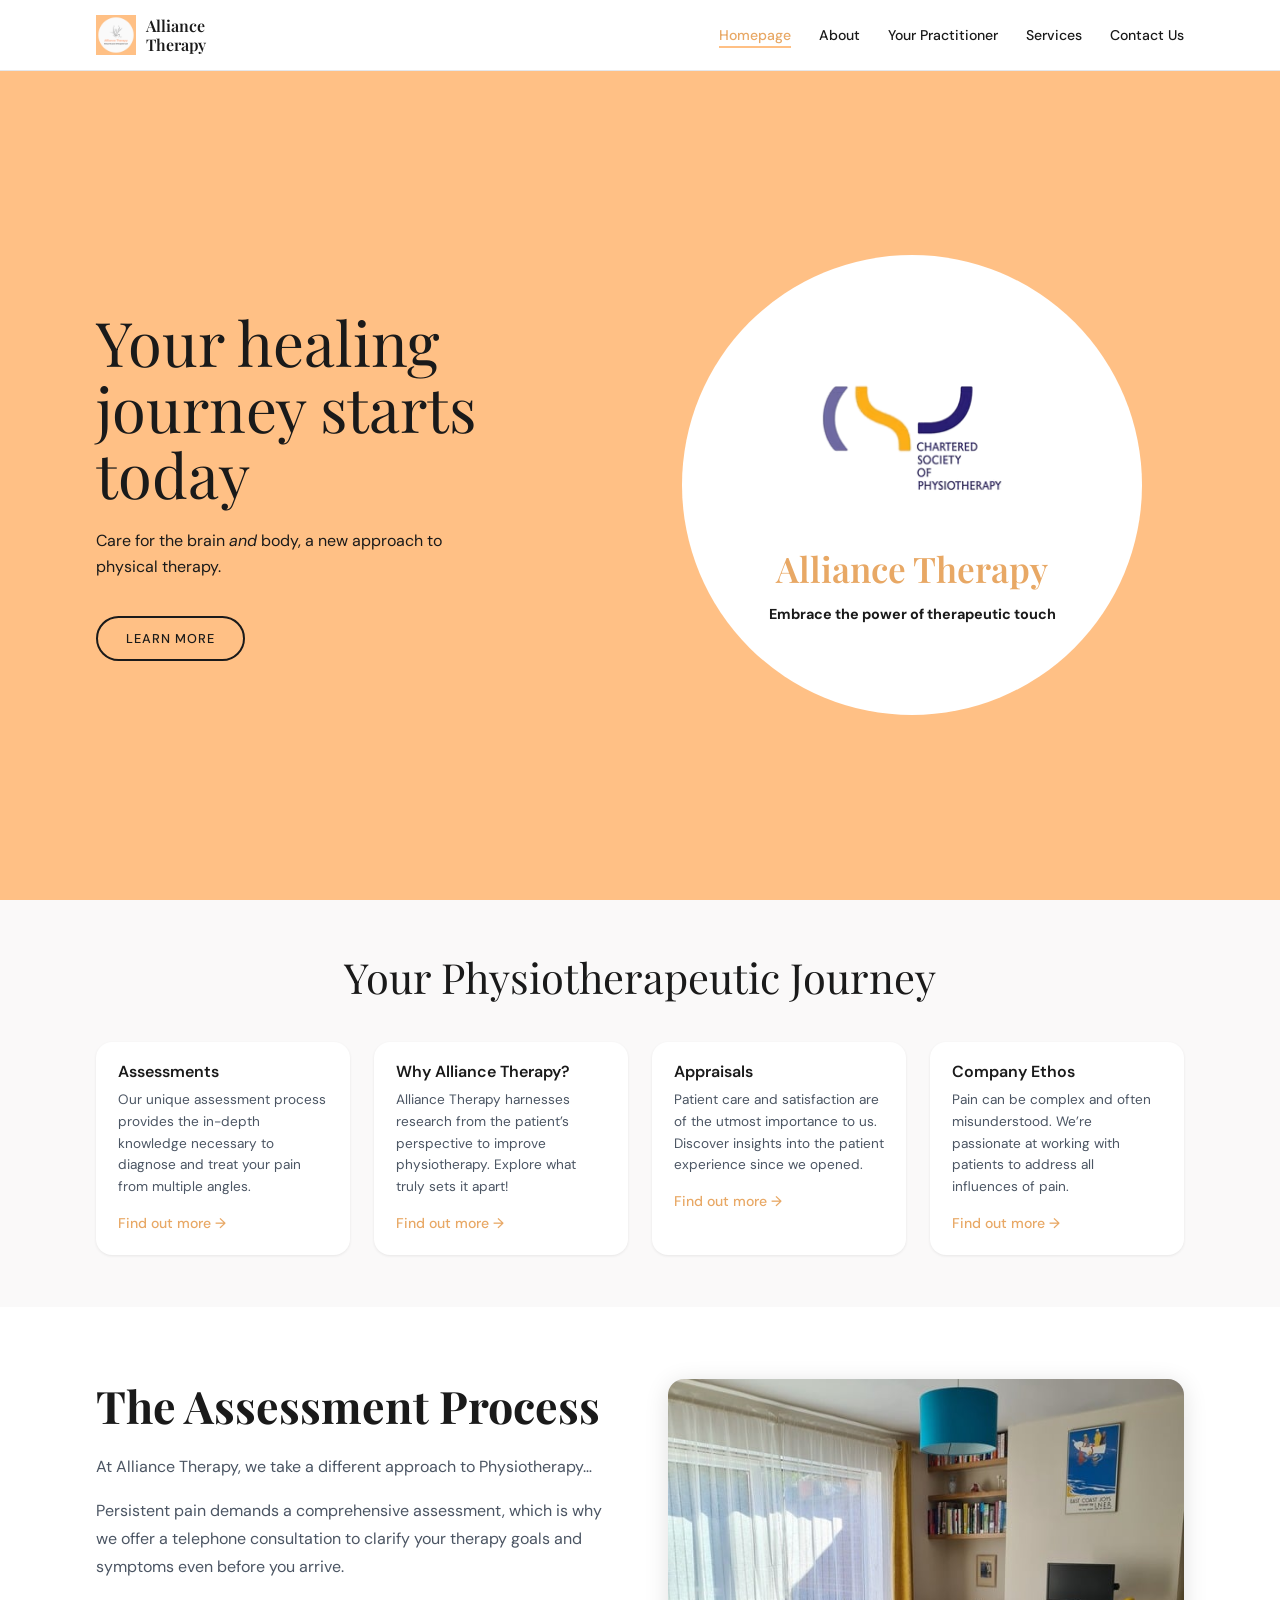
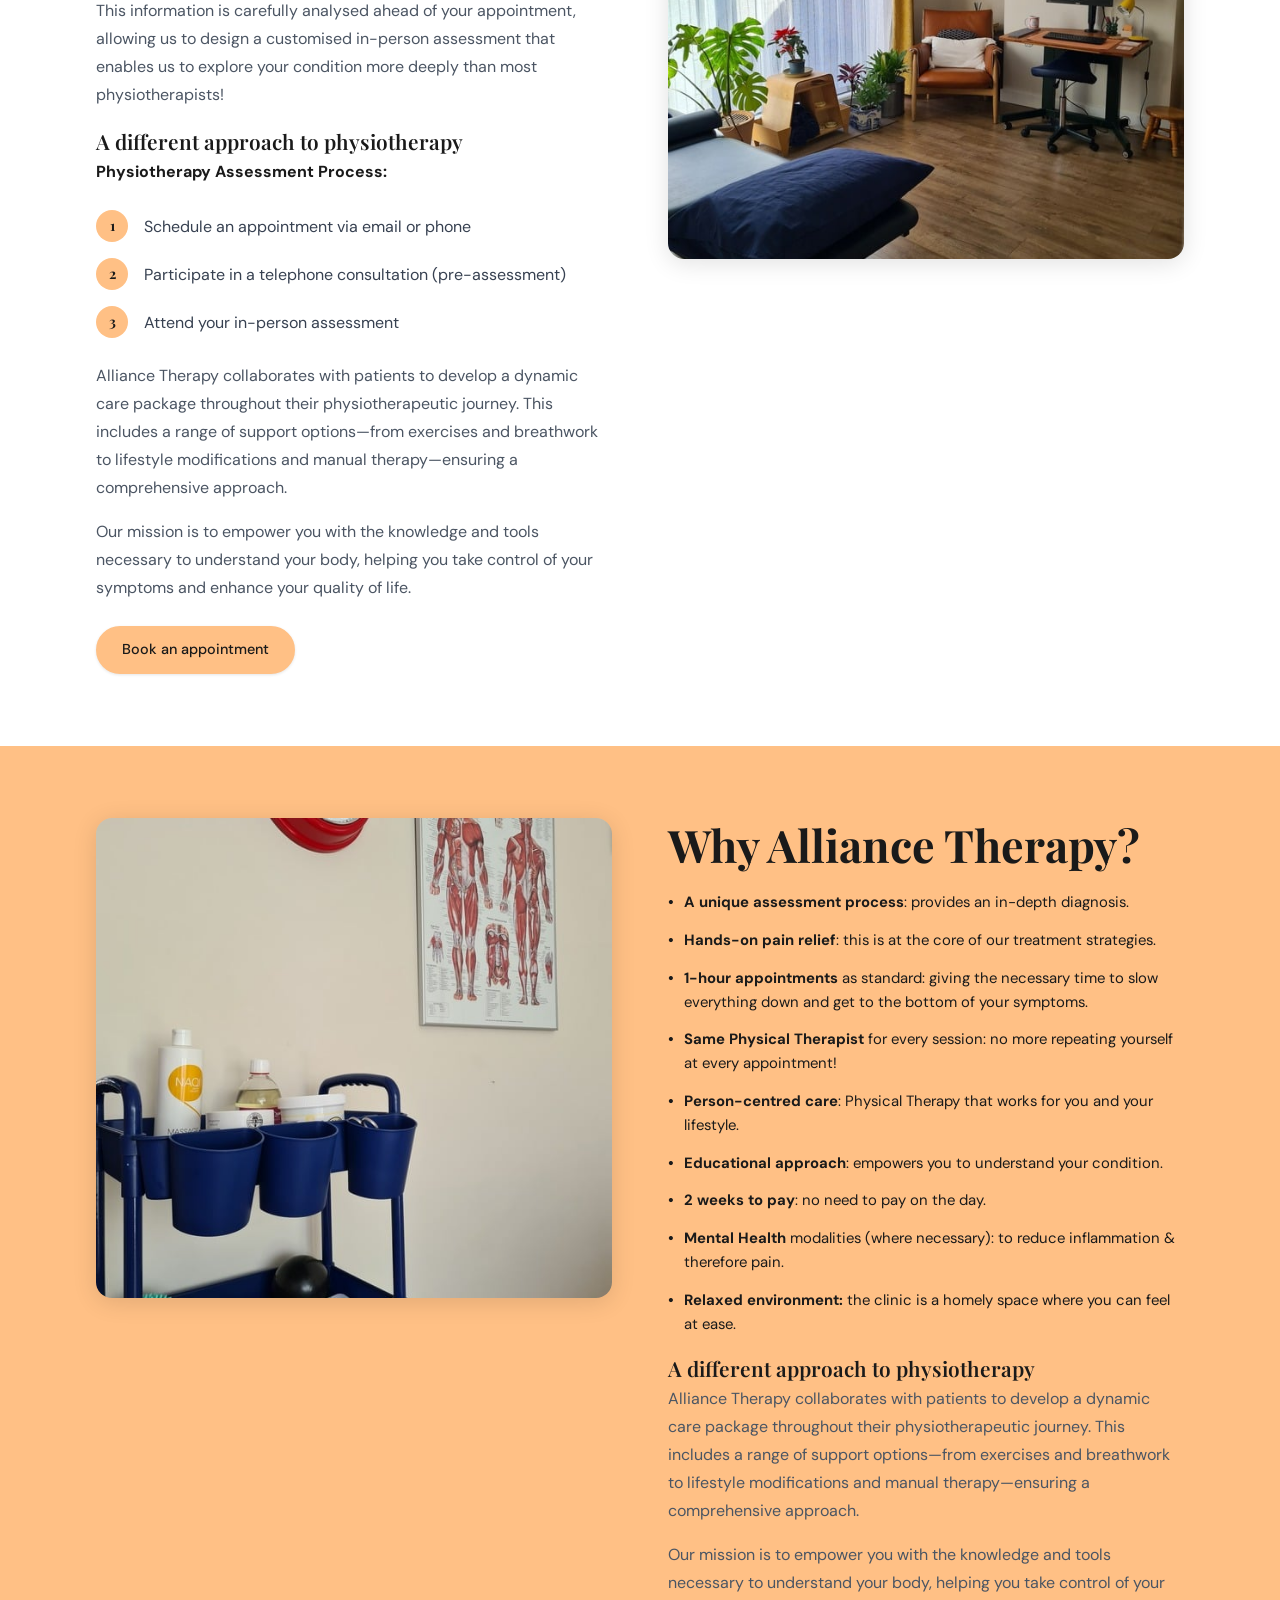
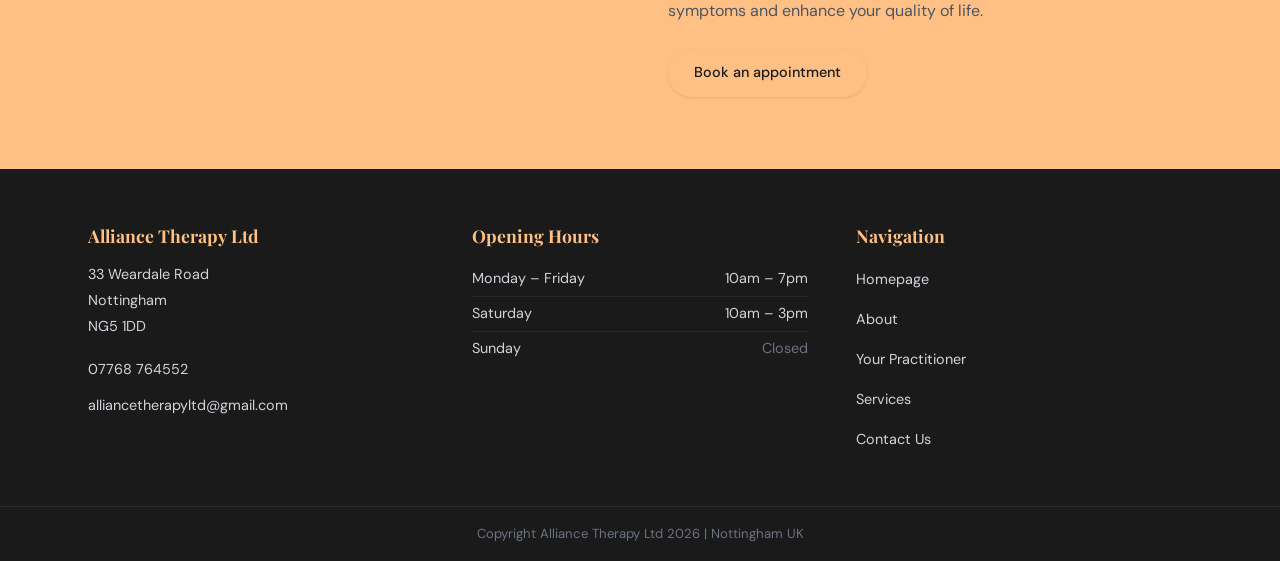
==== index.html @ cc7e5382 "Commit" ====
<!DOCTYPE html>
<html lang="en-GB">
<head>
  <meta charset="UTF-8">
  <meta name="viewport" content="width=device-width, initial-scale=1.0">
  <title>Alliance Therapy Ltd | Physiotherapy &amp; Sports Massage Nottingham</title>
  <meta name="description" content="Alliance Therapy - Physiotherapy &amp; Sports Massage. Nottingham, UK. Specialises in chronic/persistent pain including fibromyalgia &amp; chronic fatigue syndrome.">
  <meta property="og:title" content="Alliance Therapy Ltd | Physiotherapy &amp; Sports Massage Nottingham">
  <meta property="og:description" content="Alliance Therapy - Physiotherapy &amp; Sports Massage. Nottingham, UK.">
  <meta property="og:image" content="images/hero.jpg">
  <link rel="icon" href="images/logo.png" type="image/png">
  <link rel="stylesheet" href="css/global.css">
  <link rel="stylesheet" href="css/navbar.css">
  <link rel="stylesheet" href="css/footer.css">
  <link rel="stylesheet" href="css/home.css">
</head>
<body>

  <!-- ── Navbar ───────────────────────────────────── -->
  <header class="navbar">
    <div class="navbar__inner">
      <a href="index.html" class="navbar__logo">
        <img src="images/logo.png" alt="Alliance Therapy Ltd logo">
        <span>Alliance<br>Therapy</span>
      </a>
      <nav class="navbar__nav" id="navbar-nav">
        <ul>
          <li><a href="index.html" class="active">Homepage</a></li>
          <li><a href="about.html">About</a></li>
          <li><a href="practitioner.html">Your Practitioner</a></li>
          <li><a href="services.html">Services</a></li>
          <li><a href="contact.html">Contact Us</a></li>
        </ul>
      </nav>
      <button class="navbar__hamburger" id="hamburger" aria-label="Toggle navigation menu" aria-expanded="false">
        <span></span><span></span><span></span>
      </button>
    </div>
  </header>

  <main>

    <!-- ── Hero ─────────────────────────────────────── -->
    <section class="hero">
      <div class="hero__inner">
        <div class="hero__left">
          <h1 class="hero__title">Your healing journey starts today</h1>
          <p class="hero__subtitle">Care for the brain <em>and</em> body, a new approach to physical therapy.</p>
          <a href="about.html" class="hero__btn">Learn More</a>
        </div>
        <div class="hero__right">
          <div class="hero__circle">
            <img src="images/icon-1.png" alt="Therapeutic hands illustration">
            <span class="hero__circle-name">Alliance Therapy</span>
            <span class="hero__circle-sub">Embrace the power of therapeutic touch</span>
          </div>
        </div>
      </div>
    </section>

    <!-- ── 4-card summary ───────────────────────────── -->
    <section class="cards-section">
      <div class="container">
        <h1 class="cards-heading">Your Physiotherapeutic Journey</h1>
        <div class="cards-grid">

          <a href="about.html" class="journey-card">
            <h2>Assessments</h2>
            <p>Our unique assessment process provides the in-depth knowledge necessary to diagnose and treat your pain from multiple angles.</p>
            <span class="card-link">Find out more &rarr;</span>
          </a>

          <a href="about.html" class="journey-card">
            <h2>Why Alliance Therapy?</h2>
            <p>Alliance Therapy harnesses research from the patient&rsquo;s perspective to improve physiotherapy. Explore what truly sets it apart!</p>
            <span class="card-link">Find out more &rarr;</span>
          </a>

          <a href="about.html#appraisals" class="journey-card">
            <h2>Appraisals</h2>
            <p>Patient care and satisfaction are of the utmost importance to us. Discover insights into the patient experience since we opened.</p>
            <span class="card-link">Find out more &rarr;</span>
          </a>

          <a href="about.html" class="journey-card">
            <h2>Company Ethos</h2>
            <p>Pain can be complex and often misunderstood. We&rsquo;re passionate at working with patients to address all influences of pain.</p>
            <span class="card-link">Find out more &rarr;</span>
          </a>

        </div>
      </div>
    </section>

    <!-- ── Assessment Process ────────────────────────── -->
    <section class="home-assessment">
      <div class="container">
        <div class="grid-2">
          <div>
            <h2>The Assessment Process</h2>
            <p>At Alliance Therapy, we take a different approach to Physiotherapy&hellip;</p>
            <p>Persistent pain demands a comprehensive assessment, which is why we offer a telephone consultation to clarify your therapy goals and symptoms even before you arrive.</p>
            <p>This information is carefully analysed ahead of your appointment, allowing us to design a customised in-person assessment that enables us to explore your condition more deeply than most physiotherapists!</p>

            <h3 class="home-assessment__subheading">A different approach to physiotherapy</h3>

            <p class="home-assessment__step-label"><strong>Physiotherapy Assessment Process:</strong></p>
            <ol class="home-step-list">
              <li>
                <span class="step-num">1</span>
                <p>Schedule an appointment via email or phone</p>
              </li>
              <li>
                <span class="step-num">2</span>
                <p>Participate in a telephone consultation (pre-assessment)</p>
              </li>
              <li>
                <span class="step-num">3</span>
                <p>Attend your in-person assessment</p>
              </li>
            </ol>

            <p>Alliance Therapy collaborates with patients to develop a dynamic care package throughout their physiotherapeutic journey. This includes a range of support options&mdash;from exercises and breathwork to lifestyle modifications and manual therapy&mdash;ensuring a comprehensive approach.</p>
            <p>Our mission is to empower you with the knowledge and tools necessary to understand your body, helping you take control of your symptoms and enhance your quality of life.</p>

            <a href="contact.html" class="btn btn-primary" style="margin-top:8px;">Book an appointment</a>
          </div>
          <div class="home-assessment__img">
            <img src="images/about-1.jpg" alt="Alliance Therapy clinic treatment room" loading="lazy">
          </div>
        </div>
      </div>
    </section>

    <!-- ── Why Alliance Therapy ─────────────────────── -->
    <section class="home-assessment2">
      <div class="container">
        <div class="grid-2">
          <div class="home-assessment__img">
            <img src="images/about-2.jpg" alt="Alliance Therapy clinic treatment room" loading="lazy">
          </div>
          <div>
            <h2>Why Alliance Therapy?</h2>
            <ul class="why-list">
          <li><strong>A unique assessment process</strong>: provides an in-depth diagnosis.</li>
          <li><strong>Hands-on pain relief</strong>: this is at the core of our treatment strategies.</li>
          <li><strong>1-hour appointments</strong> as standard: giving the necessary time to slow everything down and get to the bottom of your symptoms.</li>
          <li><strong>Same Physical Therapist</strong> for every session: no more repeating yourself at every appointment!</li>
          <li><strong>Person-centred care</strong>: Physical Therapy that works for you and your lifestyle.</li>
          <li><strong>Educational approach</strong>: empowers you to understand your condition.</li>
          <li><strong>2 weeks to pay</strong>: no need to pay on the day.</li>
          <li><strong>Mental Health</strong> modalities (where necessary): to reduce inflammation &amp; therefore pain.</li>
          <li><strong>Relaxed environment:</strong> the clinic is a homely space where you can feel at ease.</li>
        </ul>
            <h3 class="home-assessment__subheading">A different approach to physiotherapy</h3>

            <p>Alliance Therapy collaborates with patients to develop a dynamic care package throughout their physiotherapeutic journey. This includes a range of support options&mdash;from exercises and breathwork to lifestyle modifications and manual therapy&mdash;ensuring a comprehensive approach.</p>
            <p>Our mission is to empower you with the knowledge and tools necessary to understand your body, helping you take control of your symptoms and enhance your quality of life.</p>
            <a href="contact.html" class="btn btn-primary" style="margin-top:8px;">Book an appointment</a>
          </div>
        </div>
      </div>
    </section>

  <!-- ── Footer ───────────────────────────────────── -->
  <footer class="footer">
    <div class="footer__inner">
      <div class="footer__col">
        <h3>Alliance Therapy Ltd</h3>
        <address>33 Weardale Road<br>Nottingham<br>NG5 1DD</address>
        <div class="contact-links">
          <a href="tel:07768764552">07768 764552</a>
          <a href="mailto:alliancetherapyltd@gmail.com">alliancetherapyltd@gmail.com</a>
        </div>
      </div>
      <div class="footer__col">
        <h3>Opening Hours</h3>
        <ul class="hours-list">
          <li><span>Monday &ndash; Friday</span><span>10am &ndash; 7pm</span></li>
          <li><span>Saturday</span><span>10am &ndash; 3pm</span></li>
          <li><span>Sunday</span><span class="closed">Closed</span></li>
        </ul>
      </div>
      <div class="footer__col">
        <h3>Navigation</h3>
        <ul class="footer-nav">
          <li><a href="index.html">Homepage</a></li>
          <li><a href="about.html">About</a></li>
          <li><a href="practitioner.html">Your Practitioner</a></li>
          <li><a href="services.html">Services</a></li>
          <li><a href="contact.html">Contact Us</a></li>
        </ul>
      </div>
    </div>
    <div class="footer__bottom">
      <p>Copyright Alliance Therapy Ltd 2026 | Nottingham UK</p>
    </div>
  </footer>

  <script src="js/nav.js"></script>
</body>
</html>
---- css/global.css ----
@import url('https://fonts.googleapis.com/css2?family=Playfair+Display:ital,wght@0,400;0,600;0,700;1,400&family=DM+Sans:wght@400;500&display=swap');

/* ─── Reset ─────────────────────────────────────── */
*, *::before, *::after {
  box-sizing: border-box;
  margin: 0;
  padding: 0;
}

/* ─── Variables ──────────────────────────────────── */
:root {
  --color-peach:      #FFC085;
  --color-peach-dark: #e8a865;
  --color-white:      #FFFFFF;
  --color-off-white:  #FAF9F9;
  --color-dark:       #1a1a1a;
  --color-gray:       #4b5563;
  --color-gray-light: #6b7280;
  --color-border:     #e5e7eb;

  --font-heading: 'Playfair Display', Georgia, serif;
  --font-body:    'DM Sans', system-ui, Arial, sans-serif;

  --max-width: 1152px;
  --radius:    16px;
}

/* ─── Base ───────────────────────────────────────── */
html { scroll-behavior: smooth; }

body {
  font-family: var(--font-body);
  color: var(--color-dark);
  background: var(--color-off-white);
  line-height: 1.65;
  overflow-x: hidden;
}

h1, h2, h3, h4, h5, h6 {
  font-family: var(--font-heading);
  line-height: 1.2;
  color: var(--color-dark);
}

img { max-width: 100%; height: auto; display: block; }
a   { color: inherit; text-decoration: none; }
ul, ol { list-style: none; }
address { font-style: normal; }

/* Push all page content below the fixed navbar */
main { padding-top: 70px; }

/* ─── Container ──────────────────────────────────── */
.container {
  max-width: var(--max-width);
  margin: 0 auto;
  padding: 0 32px;
}

/* ─── Sections ───────────────────────────────────── */
.section {
  padding: 72px 0;
}

/* ─── Page header band (interior pages) ─────────── */
.page-header {
  background: var(--color-peach);
  padding: 48px 0;
}

.page-header h1 {
  font-size: clamp(2rem, 5vw, 3.2rem);
  font-weight: 700;
  color: var(--color-dark);
}

/* ─── Buttons ────────────────────────────────────── */
.btn {
  display: inline-flex;
  align-items: center;
  justify-content: center;
  min-height: 44px;
  padding: 10px 24px;
  border-radius: 100px;
  font-family: var(--font-body);
  font-size: 0.9rem;
  font-weight: 500;
  cursor: pointer;
  border: 2px solid transparent;
  transition: background 0.2s, border-color 0.2s, box-shadow 0.2s;
  text-decoration: none;
  white-space: nowrap;
}

.btn-primary {
  background: var(--color-peach);
  color: var(--color-dark);
  border-color: var(--color-peach);
  box-shadow: 0 1px 3px rgba(0,0,0,0.1);
}
.btn-primary:hover {
  background: var(--color-peach-dark);
  border-color: var(--color-peach-dark);
  box-shadow: 0 4px 12px rgba(0,0,0,0.15);
}

.btn-outline {
  background: transparent;
  color: var(--color-dark);
  border-color: var(--color-peach);
}
.btn-outline:hover {
  background: rgba(255,192,133,0.2);
}

/* ─── Card ───────────────────────────────────────── */
.card {
  background: var(--color-white);
  border-radius: var(--radius);
  padding: 28px;
  box-shadow: 0 1px 4px rgba(0,0,0,0.08);
}

/* ─── Rounded image ──────────────────────────────── */
.img-rounded {
  border-radius: var(--radius);
  overflow: hidden;
  box-shadow: 0 4px 24px rgba(0,0,0,0.12);
  position: relative;
}

.img-rounded img {
  width: 100%;
  height: 100%;
  object-fit: cover;
  object-position: top center;
  display: block;
}

/* ─── Two-column grid ────────────────────────────── */
.grid-2 {
  display: grid;
  grid-template-columns: 1fr 1fr;
  gap: 56px;
  align-items: start;
}

.grid-2--center { align-items: center; }

/* ─── Bullet list ────────────────────────────────── */
.bullet-list {
  display: flex;
  flex-direction: column;
  gap: 8px;
}

.bullet-list li {
  display: flex;
  align-items: flex-start;
  gap: 10px;
  color: var(--color-gray);
  font-size: 0.93rem;
}

.bullet-list li::before {
  content: '';
  width: 8px;
  height: 8px;
  border-radius: 50%;
  background: var(--color-peach);
  flex-shrink: 0;
  margin-top: 6px;
}

/* ─── Notice box ─────────────────────────────────── */
.notice {
  background: #fffbeb;
  border: 1px solid #fde68a;
  border-radius: var(--radius);
  padding: 16px 20px;
  font-size: 0.9rem;
  line-height: 1.6;
  color: #4b4a2f;
}
.notice p + p { margin-top: 8px; }

/* ─── Mobile ─────────────────────────────────────── */
@media (max-width: 1024px) {
  .grid-2 { gap: 40px; }
}

@media (max-width: 768px) {
  .container { padding: 0 20px; }
  .section   { padding: 52px 0; }
  .grid-2 {
    grid-template-columns: 1fr;
    gap: 32px;
  }
}
---- css/navbar.css ----
/* ─── Navbar ─────────────────────────────────────── */
.navbar {
  position: fixed;
  top: 0;
  left: 0;
  right: 0;
  z-index: 100;
  background: var(--color-white);
  border-bottom: 1px solid var(--color-border);
  transition: box-shadow 0.25s;
}

.navbar.scrolled {
  box-shadow: 0 1px 12px rgba(0,0,0,0.08);
  border-bottom-color: transparent;
}

.navbar__inner {
  display: flex;
  align-items: center;
  justify-content: space-between;
  height: 70px;
  max-width: var(--max-width);
  margin: 0 auto;
  padding: 0 32px;
}

/* ─── Logo ───────────────────────────────────────── */
.navbar__logo {
  display: flex;
  align-items: center;
  gap: 10px;
  text-decoration: none;
  flex-shrink: 0;
}

.navbar__logo img {
  width: 40px;
  height: 40px;
  object-fit: contain;
}

.navbar__logo span {
  font-family: var(--font-heading);
  font-weight: 600;
  font-size: 1rem;
  color: var(--color-dark);
  line-height: 1.2;
}

/* ─── Nav links — flat style ──────────────────────── */
.navbar__nav ul {
  display: flex;
  align-items: center;
  gap: 28px;
}

.navbar__nav a {
  font-size: 0.88rem;
  font-weight: 500;
  color: var(--color-dark);
  text-decoration: none;
  white-space: nowrap;
  transition: color 0.2s;
  padding-bottom: 2px;
  border-bottom: 2px solid transparent;
}

.navbar__nav a:hover {
  color: var(--color-peach-dark);
}

.navbar__nav a.active {
  color: var(--color-peach-dark);
  border-bottom-color: var(--color-peach);
}

/* ─── Hamburger ──────────────────────────────────── */
.navbar__hamburger {
  display: none;
  flex-direction: column;
  gap: 5px;
  background: none;
  border: none;
  cursor: pointer;
  padding: 8px;
  min-width: 44px;
  min-height: 44px;
  align-items: center;
  justify-content: center;
}

.navbar__hamburger span {
  display: block;
  width: 22px;
  height: 2px;
  background: var(--color-dark);
  border-radius: 2px;
  transition: transform 0.3s, opacity 0.3s;
  transform-origin: center;
}

.navbar__hamburger.is-open span:nth-child(1) { transform: translateY(7px) rotate(45deg); }
.navbar__hamburger.is-open span:nth-child(2) { opacity: 0; }
.navbar__hamburger.is-open span:nth-child(3) { transform: translateY(-7px) rotate(-45deg); }

/* ─── Mobile ─────────────────────────────────────── */
@media (max-width: 900px) {
  .navbar__hamburger { display: flex; }

  .navbar__nav {
    display: none;
    position: absolute;
    top: 70px;
    left: 0;
    right: 0;
    background: var(--color-white);
    border-top: 1px solid var(--color-border);
    padding: 12px 20px 16px;
    box-shadow: 0 8px 24px rgba(0,0,0,0.08);
  }

  .navbar__nav.nav-open { display: block; }

  .navbar__nav ul {
    flex-direction: column;
    gap: 2px;
    align-items: stretch;
  }

  .navbar__nav a {
    display: block;
    padding: 12px 16px;
    font-size: 1rem;
    border-radius: 8px;
    border-bottom: none;
    transition: background 0.2s, color 0.2s;
  }

  .navbar__nav a:hover {
    background: rgba(255,192,133,0.15);
    color: var(--color-dark);
  }

  .navbar__nav a.active {
    background: rgba(255,192,133,0.2);
    color: var(--color-dark);
    border-bottom: none;
  }
}

@media (max-width: 768px) {
  .navbar__inner { padding: 0 20px; }
}
---- css/footer.css ----
/* ─── Footer ─────────────────────────────────────── */
.footer {
  background: var(--color-dark);
  color: #d1d5db;
}

.footer__inner {
  display: grid;
  grid-template-columns: 1fr 1fr 1fr;
  gap: 48px;
  padding: 56px 24px 48px;
  max-width: var(--max-width);
  margin: 0 auto;
}

/* ─── Column headings ────────────────────────────── */
.footer__col h3 {
  font-family: var(--font-heading);
  font-size: 1.1rem;
  color: var(--color-peach);
  margin-bottom: 16px;
}

/* ─── Address & contact ──────────────────────────── */
.footer__col address {
  line-height: 1.8;
  font-size: 0.9rem;
  color: #d1d5db;
  margin-bottom: 12px;
}

.footer__col .contact-links a {
  display: flex;
  align-items: center;
  min-height: 36px;
  font-size: 0.9rem;
  color: #d1d5db;
  text-decoration: none;
  transition: color 0.2s;
  word-break: break-all;
}

.footer__col .contact-links a:hover {
  color: var(--color-peach);
}

/* ─── Hours list ─────────────────────────────────── */
.footer__col .hours-list {
  list-style: none;
  padding: 0;
  font-size: 0.9rem;
}

.footer__col .hours-list li {
  display: flex;
  justify-content: space-between;
  gap: 12px;
  padding: 5px 0;
  border-bottom: 1px solid rgba(255,255,255,0.06);
}

.footer__col .hours-list li:last-child {
  border-bottom: none;
}

.footer__col .hours-list .closed {
  color: #6b7280;
}

/* ─── Nav links ──────────────────────────────────── */
.footer__col .footer-nav {
  list-style: none;
  padding: 0;
  display: flex;
  flex-direction: column;
  gap: 4px;
}

.footer__col .footer-nav a {
  display: flex;
  align-items: center;
  min-height: 36px;
  font-size: 0.9rem;
  color: #d1d5db;
  text-decoration: none;
  transition: color 0.2s;
}

.footer__col .footer-nav a:hover {
  color: var(--color-peach);
}

/* ─── Bottom bar ─────────────────────────────────── */
.footer__bottom {
  border-top: 1px solid rgba(255,255,255,0.08);
  text-align: center;
  padding: 16px 24px;
  font-size: 0.82rem;
  color: #6b7280;
}

/* ─── Mobile ─────────────────────────────────────── */
@media (max-width: 768px) {
  .footer__inner {
    grid-template-columns: 1fr;
    gap: 36px;
    padding: 40px 24px 32px;
  }
}
---- css/home.css ----
/* ─── Hero ───────────────────────────────────────── */
.hero {
  background: var(--color-peach);
  min-height: calc(100vh - 70px);
  overflow: hidden;
}

.hero__inner {
  max-width: var(--max-width);
  margin: 0 auto;
  padding: 0 32px;
  display: grid;
  grid-template-columns: 1fr 1fr;
  align-items: center;
  min-height: calc(100vh - 70px);
}

.hero__left {
  padding: 60px 0;
}

.hero__title {
  font-size: clamp(2.8rem, 4.8vw, 4.4rem);
  font-weight: 400;
  color: var(--color-dark);
  margin-bottom: 20px;
  line-height: 1.08;
}

.hero__subtitle {
  font-size: 1rem;
  color: var(--color-dark);
  margin-bottom: 36px;
  line-height: 1.65;
  max-width: 380px;
}

.hero__btn {
  display: inline-flex;
  align-items: center;
  justify-content: center;
  min-height: 44px;
  padding: 10px 28px;
  border-radius: 100px;
  font-family: var(--font-body);
  font-size: 0.8rem;
  font-weight: 500;
  letter-spacing: 0.08em;
  text-transform: uppercase;
  cursor: pointer;
  border: 2px solid var(--color-dark);
  color: var(--color-dark);
  background: transparent;
  text-decoration: none;
  transition: background 0.2s;
}

.hero__btn:hover {
  background: rgba(26,26,26,0.08);
}

/* ─── Hero circle (right side) ───────────────────── */
.hero__right {
  display: flex;
  align-items: center;
  justify-content: center;
  padding: 60px 0;
}

.hero__circle {
  width: min(460px, 90%);
  aspect-ratio: 1;
  background: var(--color-white);
  border-radius: 50%;
  display: flex;
  flex-direction: column;
  align-items: center;
  justify-content: center;
  padding: 52px;
  text-align: center;
  gap: 14px;
}

.hero__circle img {
  width: 55%;
  max-width: 200px;
  height: auto;
  object-fit: contain;
  margin-bottom: 4px;
}

.hero__circle-name {
  font-family: var(--font-heading);
  font-size: clamp(1.6rem, 3vw, 2.2rem);
  font-weight: 600;
  color: var(--color-peach-dark);
  line-height: 1.2;
}

.hero__circle-sub {
  font-size: 0.9rem;
  font-weight: 700;
  color: var(--color-dark);
  line-height: 1.4;
}

/* ─── Cards section ──────────────────────────────── */
.cards-section {
  background: var(--color-off-white);
  padding: 52px 0;
}

.cards-heading {
  font-family: var(--font-heading);
  font-size: clamp(1.8rem, 3.5vw, 2.6rem);
  font-weight: 400;
  text-align: center;
  color: var(--color-dark);
  margin-bottom: 40px;
}

.cards-grid {
  display: grid;
  grid-template-columns: repeat(4, 1fr);
  gap: 24px;
}

.journey-card {
  background: var(--color-white);
  border-radius: var(--radius);
  padding: 20px 22px;
  box-shadow: 0 1px 3px rgba(0,0,0,0.08);
  display: flex;
  flex-direction: column;
  gap: 8px;
  text-decoration: none;
  transition: box-shadow 0.2s;
}

.journey-card:hover {
  box-shadow: 0 6px 20px rgba(0,0,0,0.12);
}

.journey-card h2 {
  font-family: var(--font-body);
  font-size: 1rem;
  font-weight: 600;
  color: var(--color-dark);
  transition: color 0.2s;
}

.journey-card:hover h2 {
  color: var(--color-peach-dark);
}

.journey-card p {
  font-size: 0.85rem;
  color: var(--color-gray);
  line-height: 1.6;
}

.card-link {
  margin-top: 6px;
  font-size: 0.88rem;
  font-weight: 500;
  color: var(--color-peach-dark);
}

.journey-card:hover .card-link {
  text-decoration: underline;
}

/* ─── About preview ──────────────────────────────── */
.about-preview {
  background: var(--color-off-white);
  padding: 72px 0;
}

.about-preview h2 {
  font-size: clamp(1.8rem, 3.5vw, 2.8rem);
  font-weight: 700;
  color: var(--color-dark);
  margin-bottom: 20px;
}

.about-preview p {
  color: var(--color-gray);
  line-height: 1.75;
  margin-bottom: 28px;
}

.about-preview__img {
  height: 420px;
  border-radius: var(--radius);
  overflow: hidden;
  box-shadow: 0 4px 24px rgba(0,0,0,0.12);
}

.about-preview__img img {
  width: 100%;
  height: 100%;
  object-fit: cover;
}

/* ─── Assessment Process (homepage) ─────────────── */
.home-assessment {
  background: var(--color-white);
  padding: 72px 0;
}

.home-assessment h2 {
  font-size: clamp(1.8rem, 3.5vw, 2.8rem);
  font-weight: 700;
  margin-bottom: 20px;
}

.home-assessment p {
  color: var(--color-gray);
  line-height: 1.75;
  margin-bottom: 16px;
}

.home-assessment__subheading {
  font-family: var(--font-heading);
  font-size: 1.3rem;
  font-weight: 600;
  color: var(--color-dark);
  margin: 20px 0 4px;
}

.home-assessment__step-label {
  margin-bottom: 8px;
  color: var(--color-dark) !important;
}

.home-step-list {
  list-style: none;
  padding: 0;
  display: flex;
  flex-direction: column;
  gap: 16px;
  margin: 24px 0;
}

.home-step-list li {
  display: flex;
  align-items: flex-start;
  gap: 16px;
}

.step-num {
  flex-shrink: 0;
  width: 32px;
  height: 32px;
  border-radius: 50%;
  background: var(--color-peach);
  color: var(--color-dark);
  font-family: var(--font-heading);
  font-weight: 700;
  font-size: 0.88rem;
  display: flex;
  align-items: center;
  justify-content: center;
}

.home-step-list li p {
  color: #374151;
  line-height: 1.65;
  padding-top: 4px;
  margin-bottom: 0;
}

.home-assessment__img {
  height: 480px;
  border-radius: var(--radius);
  overflow: hidden;
  box-shadow: 0 4px 24px rgba(0,0,0,0.12);
}

.home-assessment__img img {
  width: 100%;
  height: 100%;
  object-fit: cover;
}

/* ─── Why Us (homepage) ─────────────── */
.home-assessment2 {
  background: var(--color-peach);
  padding: 72px 0;
}

.home-assessment h2,
.home-assessment2 h2 {
  font-size: clamp(1.8rem, 3.5vw, 2.8rem);
  font-weight: 700;
  margin-bottom: 20px;
}

.home-assessment p,
.home-assessment2 p {
  color: var(--color-gray);
  line-height: 1.75;
  margin-bottom: 16px;
}


/* ─── Why Alliance Therapy (split) ──────────────── */
.home-why {
  display: grid;
  grid-template-columns: 1fr 1fr;
  min-height: 560px;
}

.home-why__photo {
  overflow: hidden;
  position: relative;
}

.home-why__photo img {
  width: 100%;
  height: 100%;
  object-fit: cover;
  display: block;
}

.home-why__content {
  background: var(--color-peach);
  padding: 64px 6%;
  display: flex;
  flex-direction: column;
  justify-content: center;
  gap: 24px;
}

.home-why__content h2 {
  font-size: clamp(2rem, 3.5vw, 3rem);
  font-weight: 400;
  color: var(--color-dark);
}

.why-list {
  list-style: none;
  padding: 0;
  display: flex;
  flex-direction: column;
  gap: 14px;
}

.why-list li {
  font-size: 0.93rem;
  color: var(--color-dark);
  line-height: 1.6;
  padding-left: 16px;
  position: relative;
}

.why-list li::before {
  content: '•';
  position: absolute;
  left: 0;
  color: var(--color-dark);
  font-weight: 700;
}

/* ─── Mobile ─────────────────────────────────────── */
@media (max-width: 900px) {
  .hero__inner {
    grid-template-columns: 1fr;
    min-height: auto;
    padding: 0 20px;
  }

  .hero__left {
    padding: 48px 0 24px;
    text-align: center;
  }

  .hero__subtitle { max-width: 100%; }

  .hero__right {
    padding: 12px 0 48px;
  }

  .hero__circle {
    width: min(320px, 80vw);
  }

  .cards-grid {
    grid-template-columns: repeat(2, 1fr);
    gap: 20px;
  }
}

@media (max-width: 900px) {
  .home-why {
    grid-template-columns: 1fr;
  }

  .home-why__photo {
    height: 320px;
  }

  .home-why__content {
    padding: 48px 28px;
  }
}

@media (max-width: 600px) {
  .cards-grid {
    grid-template-columns: 1fr;
  }

  .about-preview__img {
    height: 280px;
  }
}
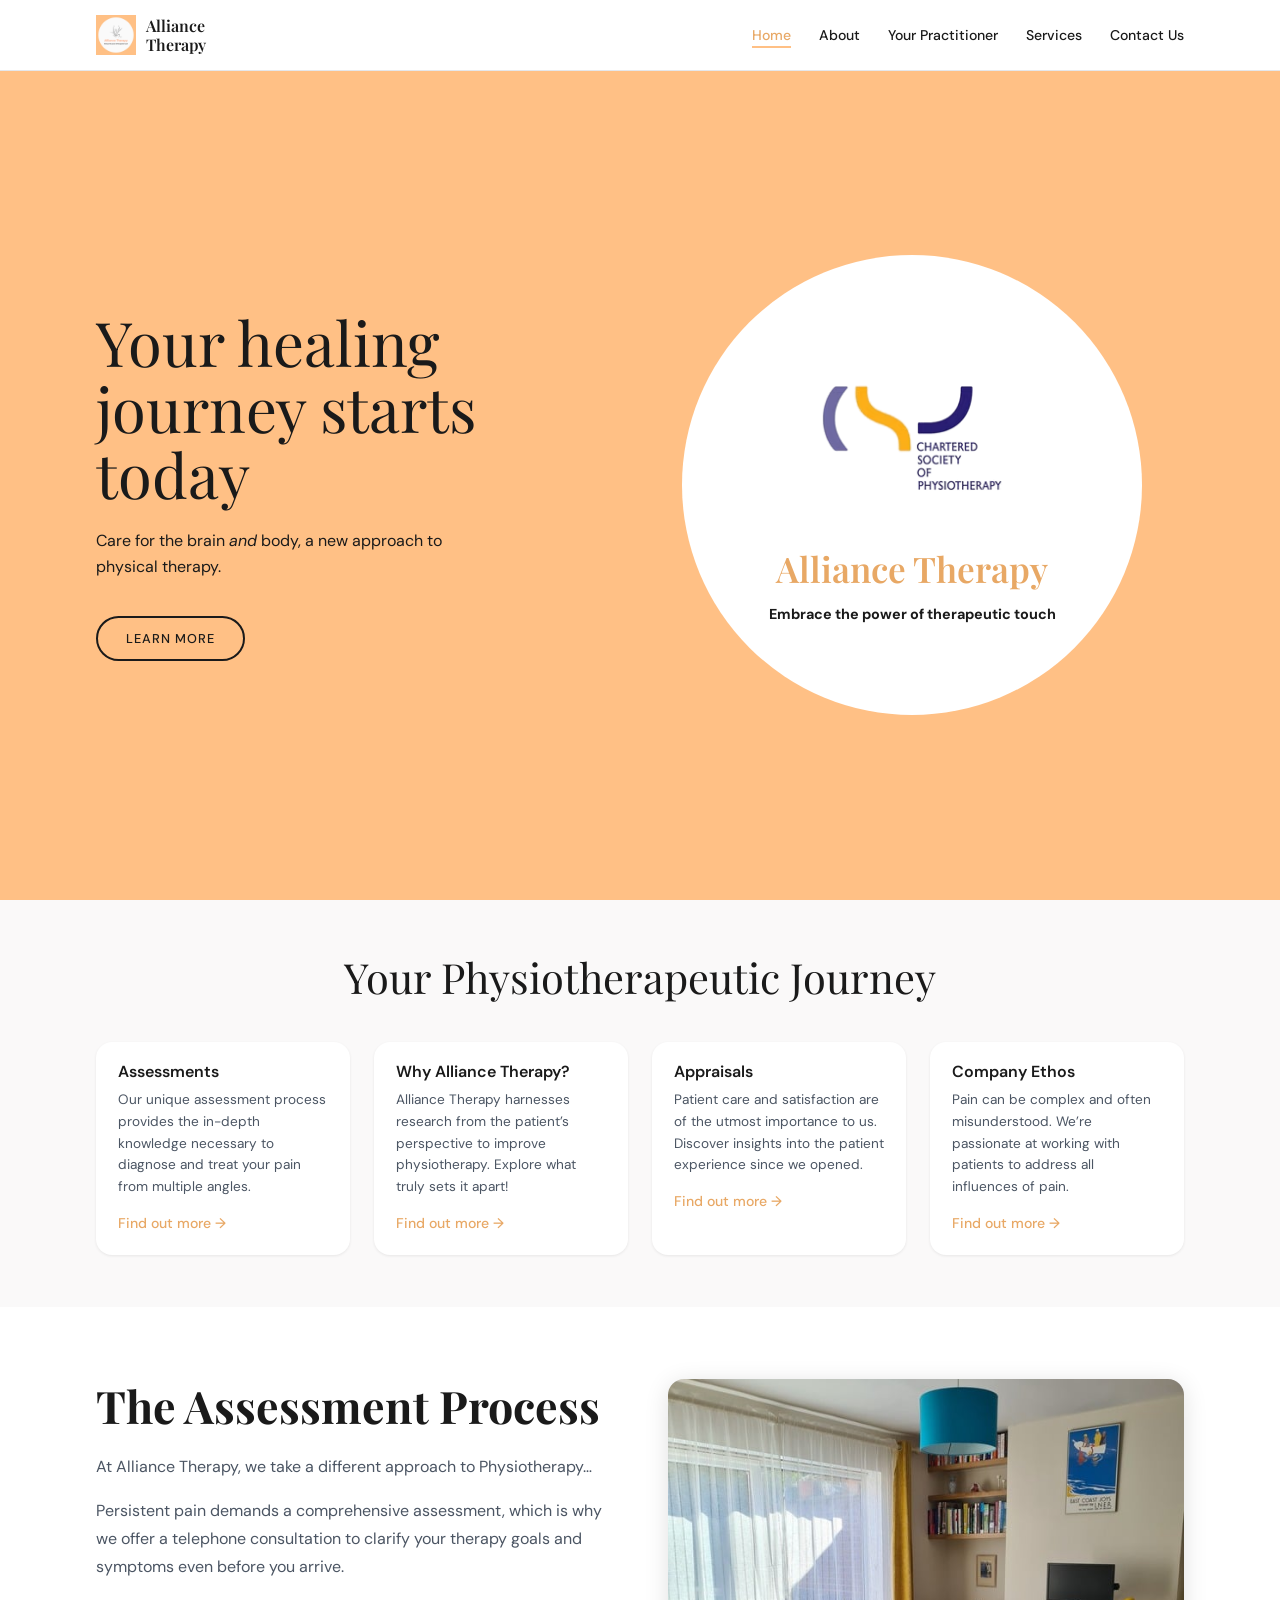
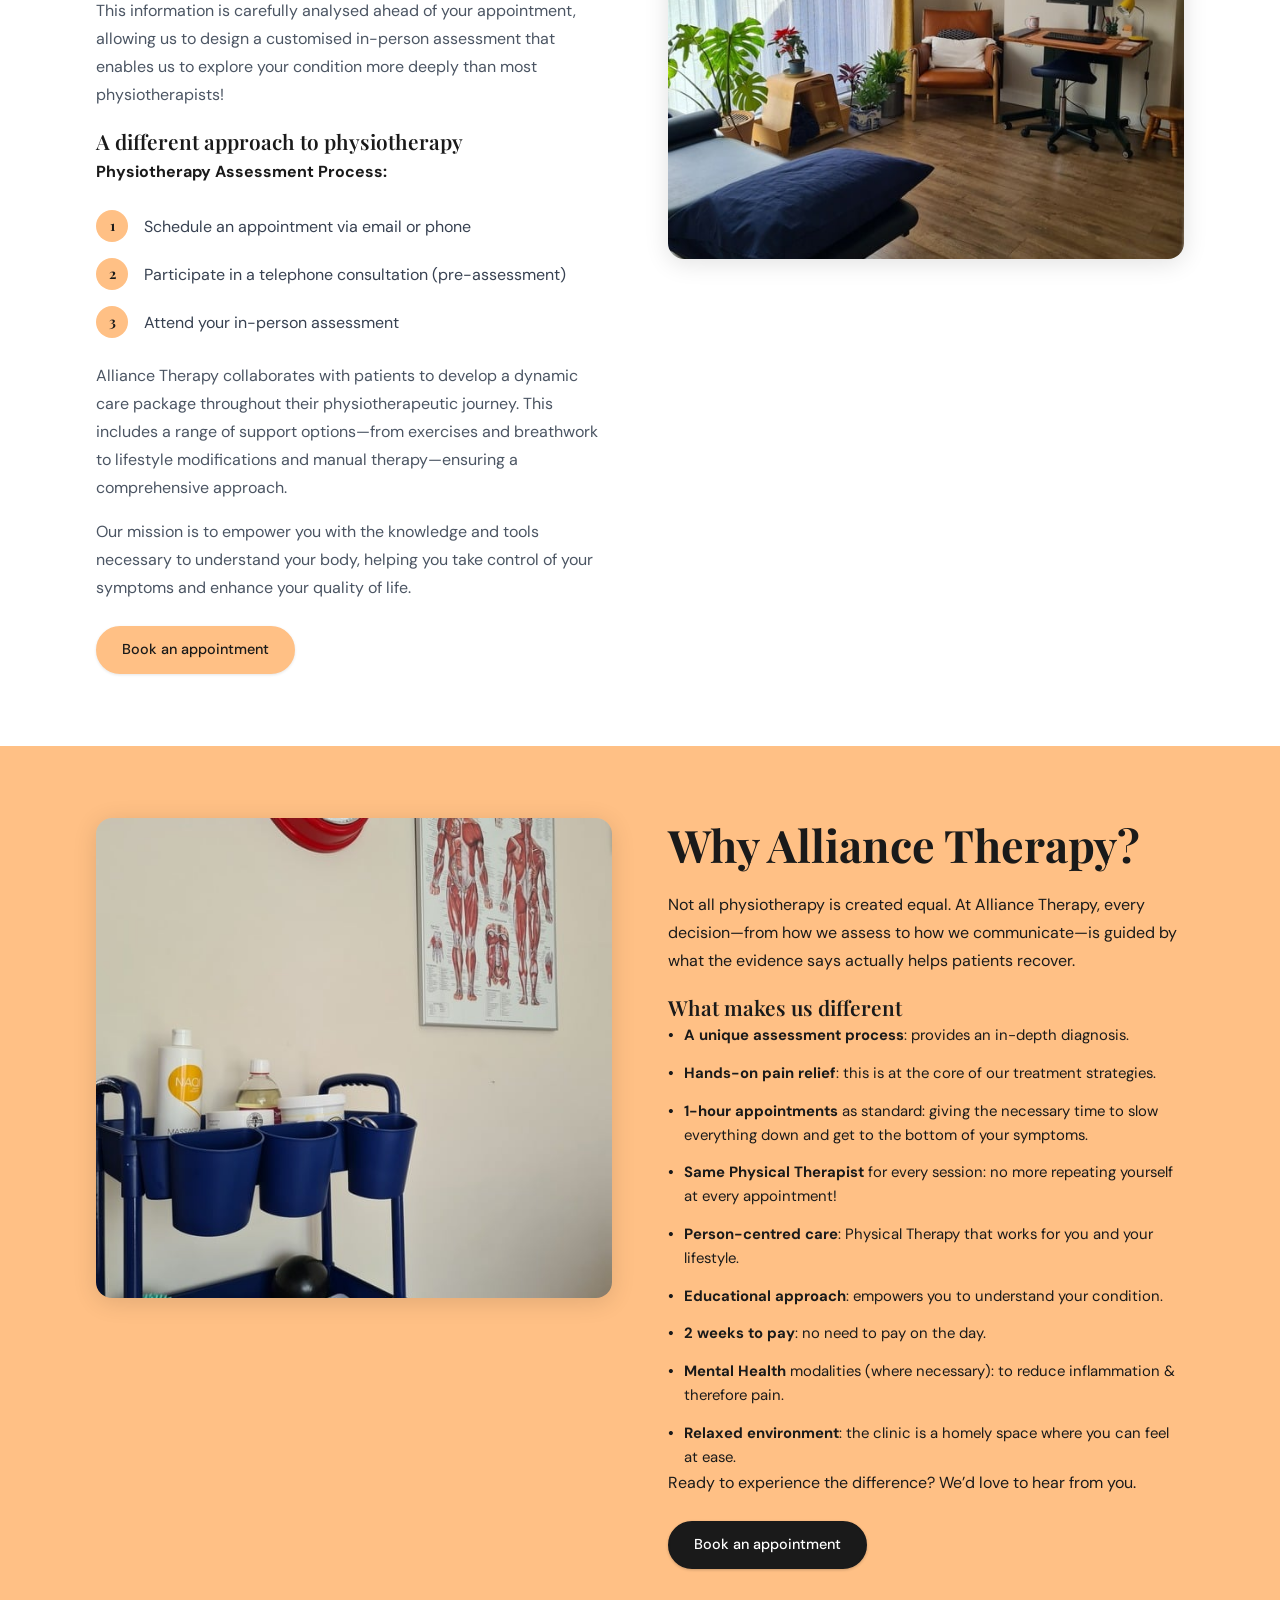
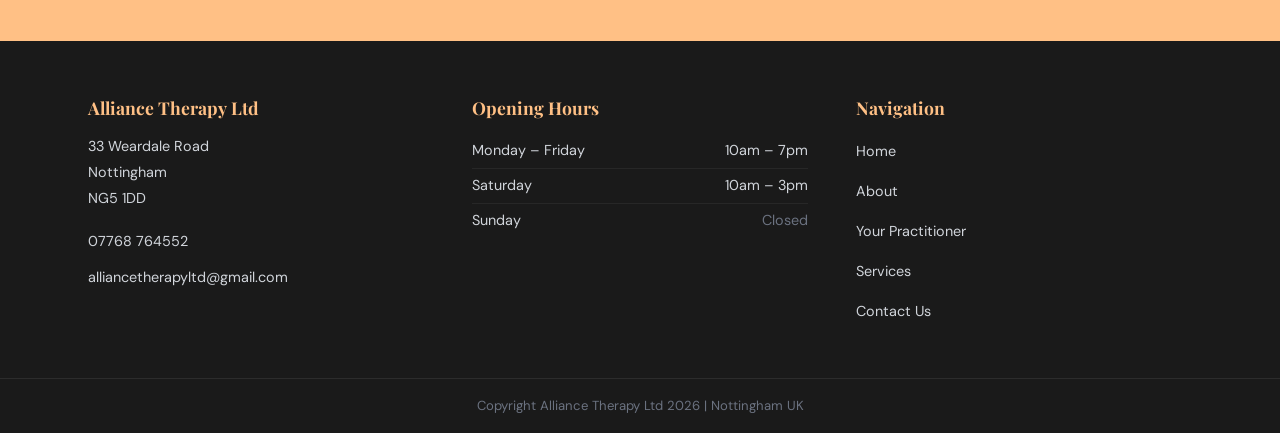
==== commit 552c3aeb: "Commit from local copy" ====
--- a/index.html
+++ b/index.html
@@ -25,7 +25,7 @@
       </a>
       <nav class="navbar__nav" id="navbar-nav">
         <ul>
-          <li><a href="index.html" class="active">Homepage</a></li>
+          <li><a href="index.html" class="active">Home</a></li>
           <li><a href="about.html">About</a></li>
           <li><a href="practitioner.html">Your Practitioner</a></li>
           <li><a href="services.html">Services</a></li>
@@ -64,13 +64,13 @@
         <h1 class="cards-heading">Your Physiotherapeutic Journey</h1>
         <div class="cards-grid">
 
-          <a href="about.html" class="journey-card">
+          <a href="#assessment-process" class="journey-card">
             <h2>Assessments</h2>
             <p>Our unique assessment process provides the in-depth knowledge necessary to diagnose and treat your pain from multiple angles.</p>
             <span class="card-link">Find out more &rarr;</span>
           </a>
 
-          <a href="about.html" class="journey-card">
+          <a href="#why-alliance-therapy" class="journey-card">
             <h2>Why Alliance Therapy?</h2>
             <p>Alliance Therapy harnesses research from the patient&rsquo;s perspective to improve physiotherapy. Explore what truly sets it apart!</p>
             <span class="card-link">Find out more &rarr;</span>
@@ -93,7 +93,7 @@
     </section>
 
     <!-- ── Assessment Process ────────────────────────── -->
-    <section class="home-assessment">
+    <section class="home-assessment" id="assessment-process">
       <div class="container">
         <div class="grid-2">
           <div>
@@ -133,7 +133,7 @@
     </section>
 
     <!-- ── Why Alliance Therapy ─────────────────────── -->
-    <section class="home-assessment2">
+    <section class="home-assessment2" id="why-alliance-therapy">
       <div class="container">
         <div class="grid-2">
           <div class="home-assessment__img">
@@ -141,22 +141,24 @@
           </div>
           <div>
             <h2>Why Alliance Therapy?</h2>
+            <p>Not all physiotherapy is created equal. At Alliance Therapy, every decision&mdash;from how we assess to how we communicate&mdash;is guided by what the evidence says actually helps patients recover.</p>
+
+            <h3 class="home-assessment__subheading">What makes us different</h3>
+
             <ul class="why-list">
-          <li><strong>A unique assessment process</strong>: provides an in-depth diagnosis.</li>
-          <li><strong>Hands-on pain relief</strong>: this is at the core of our treatment strategies.</li>
-          <li><strong>1-hour appointments</strong> as standard: giving the necessary time to slow everything down and get to the bottom of your symptoms.</li>
-          <li><strong>Same Physical Therapist</strong> for every session: no more repeating yourself at every appointment!</li>
-          <li><strong>Person-centred care</strong>: Physical Therapy that works for you and your lifestyle.</li>
-          <li><strong>Educational approach</strong>: empowers you to understand your condition.</li>
-          <li><strong>2 weeks to pay</strong>: no need to pay on the day.</li>
-          <li><strong>Mental Health</strong> modalities (where necessary): to reduce inflammation &amp; therefore pain.</li>
-          <li><strong>Relaxed environment:</strong> the clinic is a homely space where you can feel at ease.</li>
-        </ul>
-            <h3 class="home-assessment__subheading">A different approach to physiotherapy</h3>
-
-            <p>Alliance Therapy collaborates with patients to develop a dynamic care package throughout their physiotherapeutic journey. This includes a range of support options&mdash;from exercises and breathwork to lifestyle modifications and manual therapy&mdash;ensuring a comprehensive approach.</p>
-            <p>Our mission is to empower you with the knowledge and tools necessary to understand your body, helping you take control of your symptoms and enhance your quality of life.</p>
-            <a href="contact.html" class="btn btn-primary" style="margin-top:8px;">Book an appointment</a>
+              <li><strong>A unique assessment process</strong>: provides an in-depth diagnosis.</li>
+              <li><strong>Hands-on pain relief</strong>: this is at the core of our treatment strategies.</li>
+              <li><strong>1-hour appointments</strong> as standard: giving the necessary time to slow everything down and get to the bottom of your symptoms.</li>
+              <li><strong>Same Physical Therapist</strong> for every session: no more repeating yourself at every appointment!</li>
+              <li><strong>Person-centred care</strong>: Physical Therapy that works for you and your lifestyle.</li>
+              <li><strong>Educational approach</strong>: empowers you to understand your condition.</li>
+              <li><strong>2 weeks to pay</strong>: no need to pay on the day.</li>
+              <li><strong>Mental Health</strong> modalities (where necessary): to reduce inflammation &amp; therefore pain.</li>
+              <li><strong>Relaxed environment</strong>: the clinic is a homely space where you can feel at ease.</li>
+            </ul>
+
+            <p>Ready to experience the difference? We&rsquo;d love to hear from you.</p>
+            <a href="contact.html" class="btn btn-dark" style="margin-top:8px;">Book an appointment</a>
           </div>
         </div>
       </div>
@@ -184,7 +186,7 @@
       <div class="footer__col">
         <h3>Navigation</h3>
         <ul class="footer-nav">
-          <li><a href="index.html">Homepage</a></li>
+          <li><a href="index.html">Home</a></li>
           <li><a href="about.html">About</a></li>
           <li><a href="practitioner.html">Your Practitioner</a></li>
           <li><a href="services.html">Services</a></li>
--- a/css/global.css
+++ b/css/global.css
@@ -113,6 +113,18 @@
   background: rgba(255,192,133,0.2);
 }
 
+.btn-dark {
+  background: var(--color-dark);
+  color: var(--color-white);
+  border-color: var(--color-dark);
+  box-shadow: 0 1px 3px rgba(0,0,0,0.2);
+}
+.btn-dark:hover {
+  background: #333;
+  border-color: #333;
+  box-shadow: 0 4px 12px rgba(0,0,0,0.25);
+}
+
 /* ─── Card ───────────────────────────────────────── */
 .card {
   background: var(--color-white);
--- a/css/home.css
+++ b/css/home.css
@@ -296,9 +296,14 @@
   margin-bottom: 20px;
 }
 
-.home-assessment p,
+.home-assessment p {
+  color: var(--color-gray);
+  line-height: 1.75;
+  margin-bottom: 16px;
+}
+
 .home-assessment2 p {
-  color: var(--color-gray);
+  color: var(--color-dark);
   line-height: 1.75;
   margin-bottom: 16px;
 }
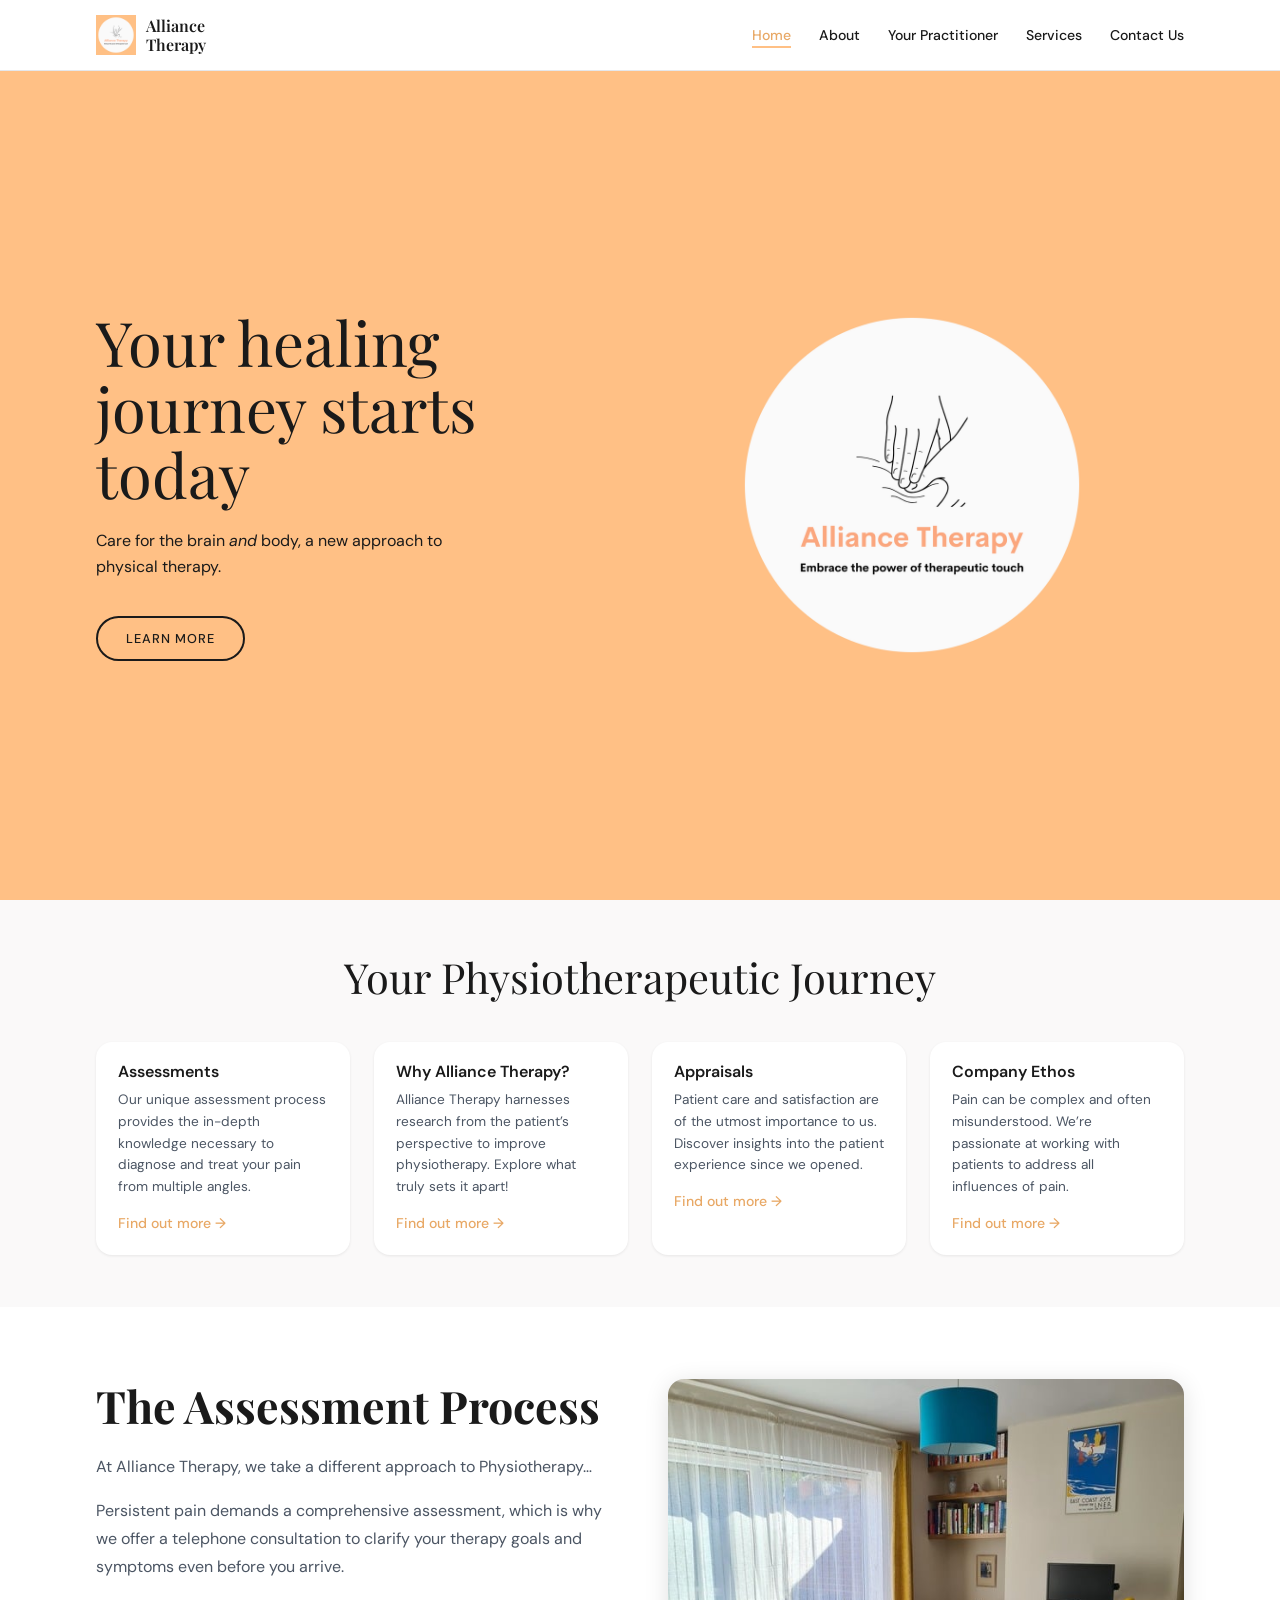
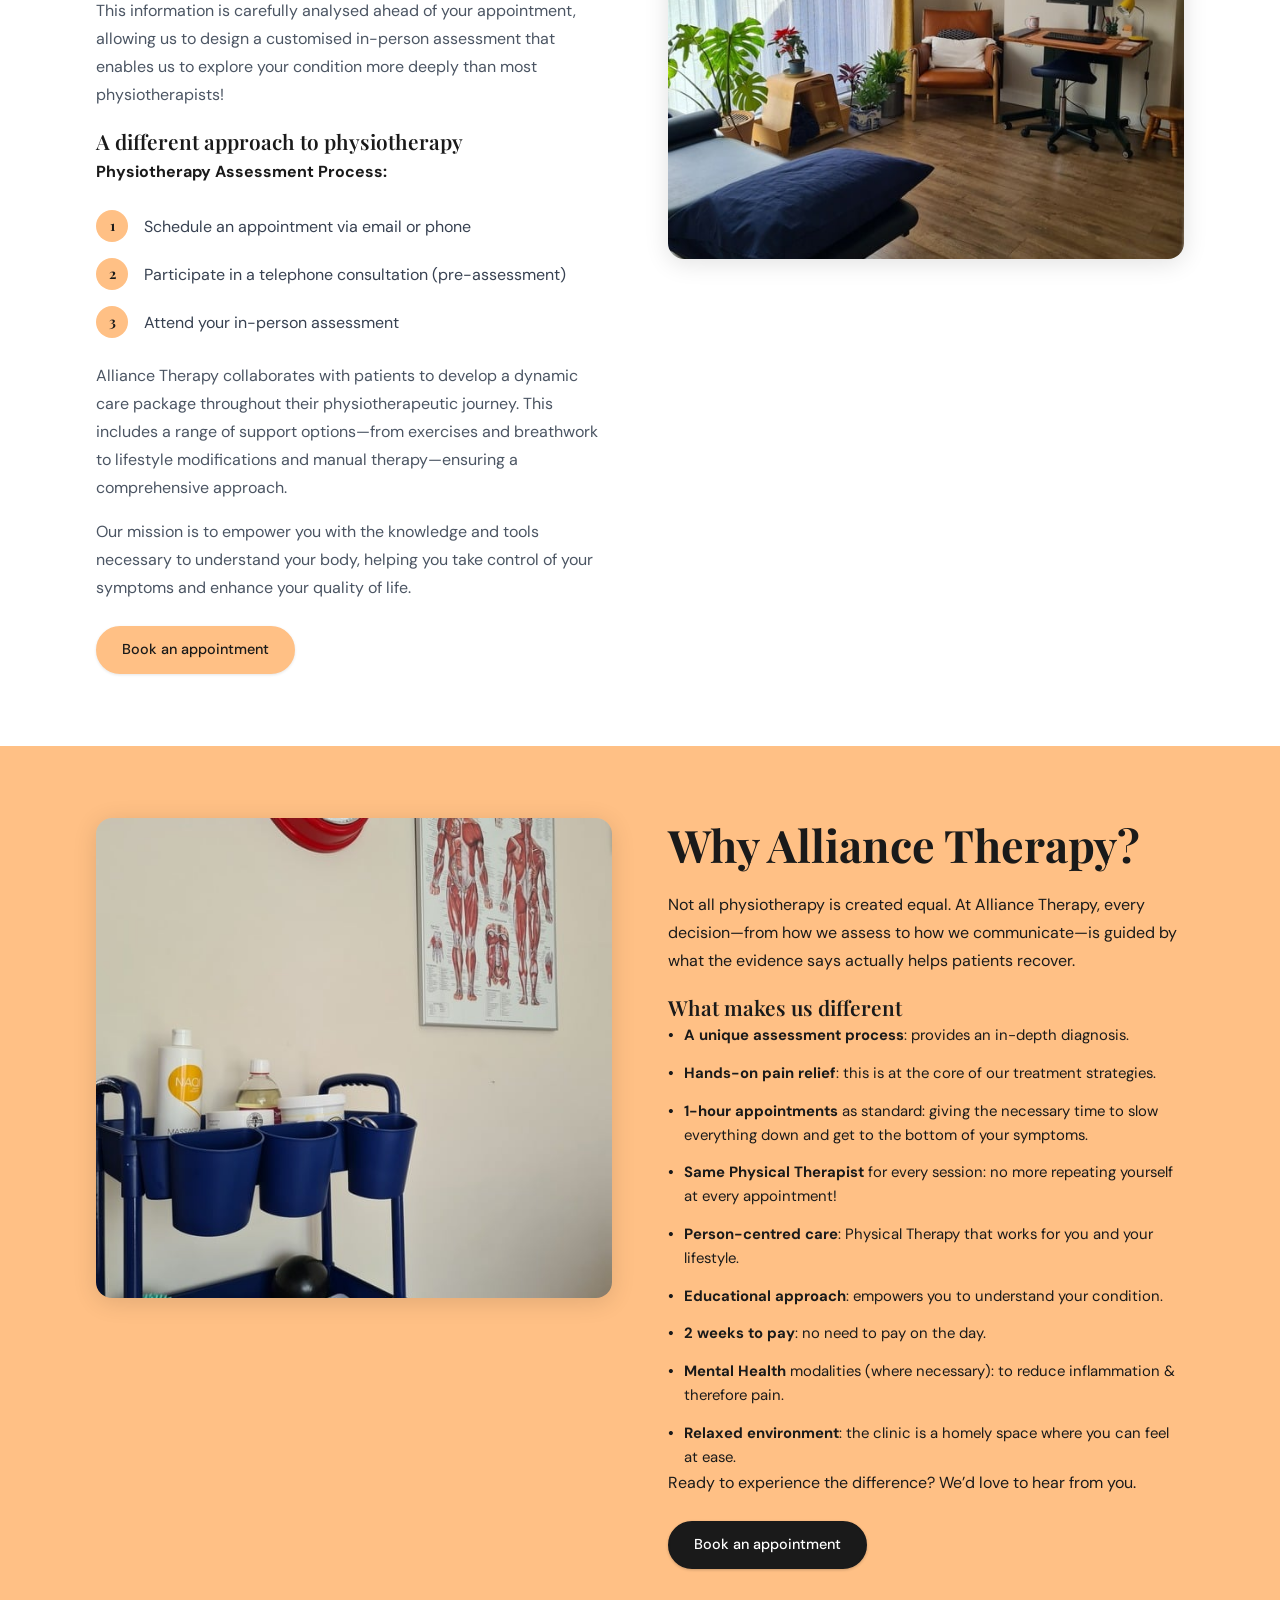
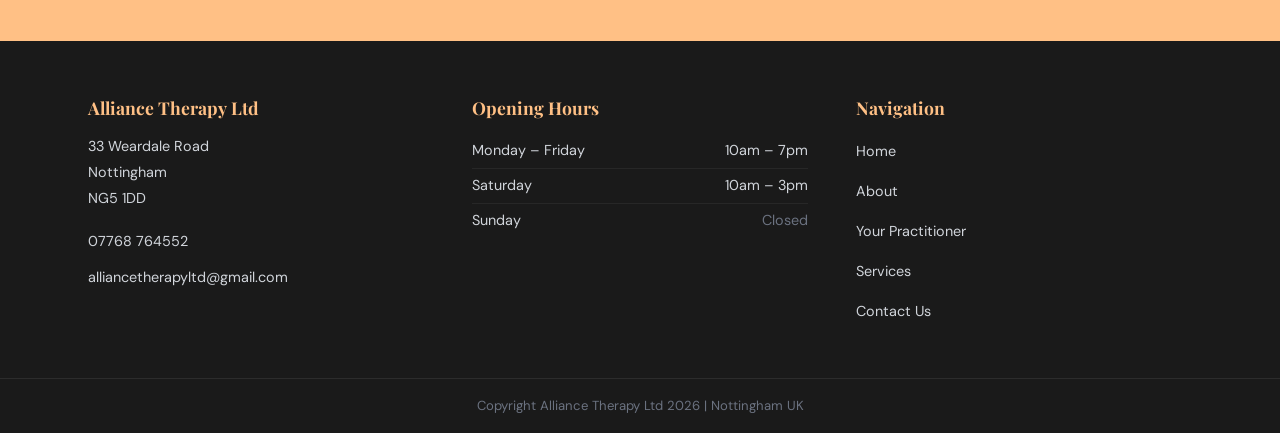
==== commit 4964c326: "Commit from local repo" ====
--- a/index.html
+++ b/index.html
@@ -49,11 +49,7 @@
           <a href="about.html" class="hero__btn">Learn More</a>
         </div>
         <div class="hero__right">
-          <div class="hero__circle">
-            <img src="images/icon-1.png" alt="Therapeutic hands illustration">
-            <span class="hero__circle-name">Alliance Therapy</span>
-            <span class="hero__circle-sub">Embrace the power of therapeutic touch</span>
-          </div>
+          <img class="hero__logo" src="images/logo.png" alt="Alliance Therapy logo">
         </div>
       </div>
     </section>
--- a/css/home.css
+++ b/css/home.css
@@ -59,7 +59,7 @@
   background: rgba(26,26,26,0.08);
 }
 
-/* ─── Hero circle (right side) ───────────────────── */
+/* ─── Hero logo (right side) ─────────────────────── */
 .hero__right {
   display: flex;
   align-items: center;
@@ -67,41 +67,10 @@
   padding: 60px 0;
 }
 
-.hero__circle {
-  width: min(460px, 90%);
-  aspect-ratio: 1;
-  background: var(--color-white);
-  border-radius: 50%;
-  display: flex;
-  flex-direction: column;
-  align-items: center;
-  justify-content: center;
-  padding: 52px;
-  text-align: center;
-  gap: 14px;
-}
-
-.hero__circle img {
-  width: 55%;
-  max-width: 200px;
+.hero__logo {
+  width: min(380px, 90%);
   height: auto;
   object-fit: contain;
-  margin-bottom: 4px;
-}
-
-.hero__circle-name {
-  font-family: var(--font-heading);
-  font-size: clamp(1.6rem, 3vw, 2.2rem);
-  font-weight: 600;
-  color: var(--color-peach-dark);
-  line-height: 1.2;
-}
-
-.hero__circle-sub {
-  font-size: 0.9rem;
-  font-weight: 700;
-  color: var(--color-dark);
-  line-height: 1.4;
 }
 
 /* ─── Cards section ──────────────────────────────── */
@@ -386,8 +355,8 @@
     padding: 12px 0 48px;
   }
 
-  .hero__circle {
-    width: min(320px, 80vw);
+  .hero__logo {
+    width: min(280px, 75vw);
   }
 
   .cards-grid {
